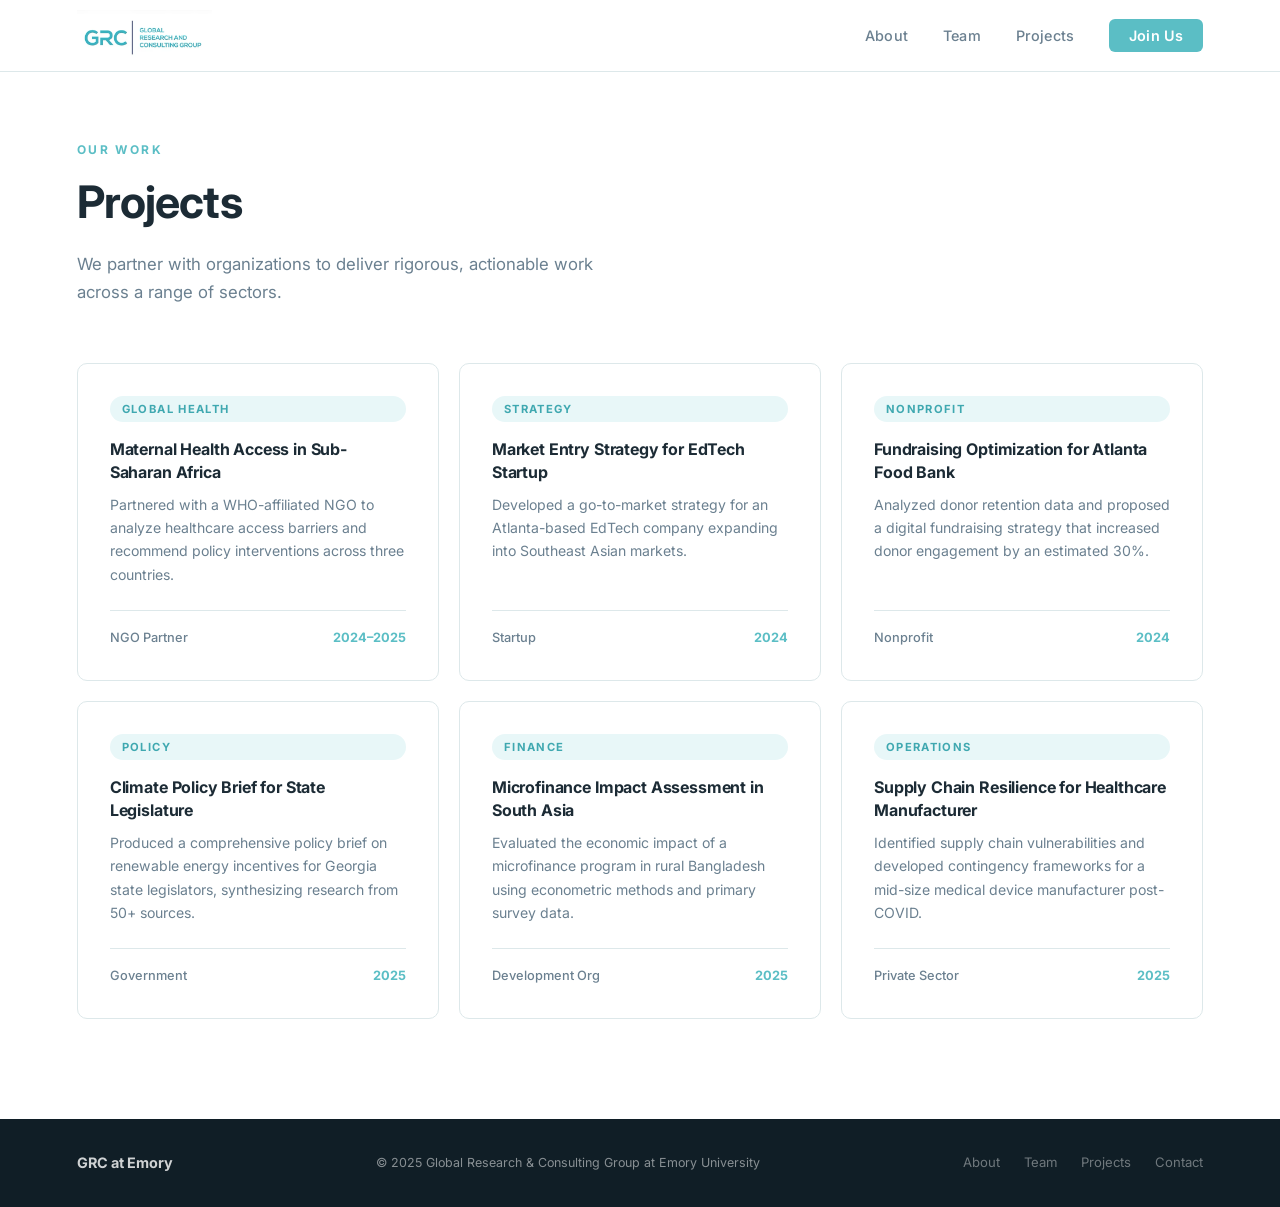
==== projects.html @ fa005294 "initial push" ====
<!DOCTYPE html>
<html lang="en">
<head>
  <meta charset="UTF-8" />
  <meta name="viewport" content="width=device-width, initial-scale=1.0" />
  <title>Projects | GRC at Emory</title>
  <link rel="preconnect" href="https://fonts.googleapis.com">
  <link rel="preconnect" href="https://fonts.gstatic.com" crossorigin>
  <link href="https://fonts.googleapis.com/css2?family=Inter:wght@300;400;500;600;700&display=swap" rel="stylesheet">
  <link rel="stylesheet" href="styles.css" />
</head>
<body>

  <!-- NAV -->
  <nav class="navbar">
    <div class="nav-brand">
      <a href="index.html"><img src="logo.png" alt="GRC Global Research and Consulting Group" class="logo-img"></a>
    </div>
    <ul class="nav-links">
      <li><a href="index.html#about">About</a></li>
      <li><a href="team.html">Team</a></li>
      <li><a href="projects.html">Projects</a></li>
      <li><a href="index.html#contact" class="nav-cta">Join Us</a></li>
    </ul>
    <button class="hamburger" id="hamburger">&#9776;</button>
  </nav>

  <!-- PROJECTS -->
  <section class="section" id="projects" style="padding-top: 140px;">
    <div class="container">
      <p class="overline">Our Work</p>
      <h2>Projects</h2>
      <p class="section-intro">We partner with organizations to deliver rigorous, actionable work across a range of sectors.</p>
      <div class="projects-grid">

        <div class="project-card">
          <span class="project-tag">Global Health</span>
          <h3>Maternal Health Access in Sub-Saharan Africa</h3>
          <p>Partnered with a WHO-affiliated NGO to analyze healthcare access barriers and recommend policy interventions across three countries.</p>
          <div class="project-footer">
            <span class="project-client">NGO Partner</span>
            <span class="project-year">2024–2025</span>
          </div>
        </div>

        <div class="project-card">
          <span class="project-tag">Strategy</span>
          <h3>Market Entry Strategy for EdTech Startup</h3>
          <p>Developed a go-to-market strategy for an Atlanta-based EdTech company expanding into Southeast Asian markets.</p>
          <div class="project-footer">
            <span class="project-client">Startup</span>
            <span class="project-year">2024</span>
          </div>
        </div>

        <div class="project-card">
          <span class="project-tag">Nonprofit</span>
          <h3>Fundraising Optimization for Atlanta Food Bank</h3>
          <p>Analyzed donor retention data and proposed a digital fundraising strategy that increased donor engagement by an estimated 30%.</p>
          <div class="project-footer">
            <span class="project-client">Nonprofit</span>
            <span class="project-year">2024</span>
          </div>
        </div>

        <div class="project-card">
          <span class="project-tag">Policy</span>
          <h3>Climate Policy Brief for State Legislature</h3>
          <p>Produced a comprehensive policy brief on renewable energy incentives for Georgia state legislators, synthesizing research from 50+ sources.</p>
          <div class="project-footer">
            <span class="project-client">Government</span>
            <span class="project-year">2025</span>
          </div>
        </div>

        <div class="project-card">
          <span class="project-tag">Finance</span>
          <h3>Microfinance Impact Assessment in South Asia</h3>
          <p>Evaluated the economic impact of a microfinance program in rural Bangladesh using econometric methods and primary survey data.</p>
          <div class="project-footer">
            <span class="project-client">Development Org</span>
            <span class="project-year">2025</span>
          </div>
        </div>

        <div class="project-card">
          <span class="project-tag">Operations</span>
          <h3>Supply Chain Resilience for Healthcare Manufacturer</h3>
          <p>Identified supply chain vulnerabilities and developed contingency frameworks for a mid-size medical device manufacturer post-COVID.</p>
          <div class="project-footer">
            <span class="project-client">Private Sector</span>
            <span class="project-year">2025</span>
          </div>
        </div>

      </div>
    </div>
  </section>

  <!-- FOOTER -->
  <footer class="footer">
    <div class="container footer-inner">
      <span class="footer-brand">GRC at Emory</span>
      <p class="footer-copy">&copy; 2025 Global Research & Consulting Group at Emory University</p>
      <div class="footer-links">
        <a href="index.html#about">About</a>
        <a href="team.html">Team</a>
        <a href="projects.html">Projects</a>
        <a href="index.html#contact">Contact</a>
      </div>
    </div>
  </footer>

  <div id="toast" class="toast">Thanks! We'll be in touch soon.</div>

  <script src="script.js"></script>
</body>
</html>
---- styles.css ----
/* ============================================================
   GRC at Emory — Stylesheet
   Primary: #5BBEC5 (mint teal from logo)
   ============================================================ */

*, *::before, *::after { box-sizing: border-box; margin: 0; padding: 0; }

:root {
  --mint: #5BBEC5;
  --mint-dark: #3fa8b0;
  --mint-light: #e8f7f8;
  --dark: #1c2b35;
  --dark-mid: #2f4655;
  --text: #3a4a54;
  --text-muted: #6b8090;
  --border: #dde8ea;
  --white: #ffffff;
  --gray-bg: #f6fafb;
  --font: 'Inter', -apple-system, BlinkMacSystemFont, sans-serif;
  --radius: 10px;
  --shadow: 0 2px 16px rgba(28, 43, 53, 0.08);
  --shadow-md: 0 4px 28px rgba(28, 43, 53, 0.12);
  --transition: 0.2s ease;
}

html { scroll-behavior: smooth; }
body { font-family: var(--font); color: var(--text); background: var(--white); line-height: 1.65; }

/* ─── NAVBAR ─────────────────────────────────────────── */
.navbar {
  position: fixed; top: 0; left: 0; right: 0; z-index: 100;
  display: flex; align-items: center; justify-content: space-between;
  padding: 0 6%; height: 72px;
  background: rgba(255, 255, 255, 0.97);
  -webkit-backdrop-filter: blur(12px);
  backdrop-filter: blur(12px);
  border-bottom: 1px solid var(--border);
}

.logo-img {
  height: 52px;
  width: auto;
  display: block;
}

.nav-links { display: flex; align-items: center; gap: 2.2rem; list-style: none; }
.nav-links a {
  text-decoration: none; font-size: 0.9rem; font-weight: 500;
  color: var(--text-muted); transition: color var(--transition);
  letter-spacing: 0.01em;
}
.nav-links a:hover { color: var(--dark); }

.nav-cta {
  background: var(--mint) !important;
  color: var(--white) !important;
  padding: 8px 20px; border-radius: 6px;
  font-weight: 600 !important;
  transition: background var(--transition) !important;
}
.nav-cta:hover { background: var(--mint-dark) !important; color: var(--white) !important; }

.hamburger { display: none; background: none; border: none; font-size: 1.4rem; cursor: pointer; color: var(--dark); }

/* ─── HERO ───────────────────────────────────────────── */
.hero {
  min-height: 100vh;
  display: flex; align-items: center;
  padding: 120px 6% 80px;
  background: var(--white);
  border-bottom: 1px solid var(--border);
}

.hero-layout {
  display: grid;
  grid-template-columns: 1fr 1fr;
  gap: 60px;
  align-items: flex-start;
  width: 100%;
  max-width: 1160px;
  margin: 0 auto;
}

.hero-left {
  display: flex;
  flex-direction: column;
}

.hero-right {
  display: flex;
  align-items: center;
}

.hero-photo {
  width: 100%;
  border-radius: 12px;
  object-fit: cover;
  max-height: 480px;
  box-shadow: var(--shadow-md);
}

.hero-eyebrow {
  font-size: 0.8rem; text-transform: uppercase; letter-spacing: 0.18em;
  color: var(--mint); font-weight: 600; margin-bottom: 20px;
}

.hero h1 {
  font-size: clamp(2.4rem, 5.5vw, 4rem);
  font-weight: 700; color: var(--dark);
  line-height: 1.15; margin-bottom: 24px;
  letter-spacing: -0.02em;
  max-width: 640px;
}

.hero-desc {
  font-size: 1.1rem; color: var(--text-muted);
  max-width: 520px; margin-bottom: 40px; line-height: 1.7;
}

.hero-actions { display: flex; gap: 14px; flex-wrap: wrap; margin-bottom: 72px; }

.btn {
  display: inline-block; padding: 12px 28px; border-radius: 7px;
  font-size: 0.95rem; font-weight: 600; text-decoration: none;
  cursor: pointer; border: none; transition: all var(--transition);
  font-family: var(--font);
}
.btn-primary { background: var(--mint); color: var(--white); }
.btn-primary:hover { background: var(--mint-dark); transform: translateY(-1px); }
.btn-outline {
  background: transparent; color: var(--dark);
  border: 1.5px solid var(--border);
}
.btn-outline:hover { border-color: var(--mint); color: var(--mint); }

.hero-stats {
  display: flex; gap: 48px; flex-wrap: wrap;
  padding-top: 40px; border-top: 1px solid var(--border);
}

.stat { display: flex; flex-direction: column; gap: 4px; }
.stat-num {
  font-size: 2rem; font-weight: 700; color: var(--mint);
  line-height: 1; letter-spacing: -0.02em;
}
.stat-label { font-size: 0.82rem; color: var(--text-muted); font-weight: 500; }

/* ─── SECTIONS ───────────────────────────────────────── */
.section { padding: 100px 6%; }
.section-tint { background: var(--gray-bg); }
.section-dark { background: var(--dark); color: rgba(255,255,255,0.85); }
.container { max-width: 1160px; margin: 0 auto; }

.overline {
  font-size: 0.75rem; text-transform: uppercase; letter-spacing: 0.2em;
  color: var(--mint); font-weight: 700; margin-bottom: 16px;
}
.overline.light { color: var(--mint); }

.section h2, h2 {
  font-size: clamp(1.9rem, 3.5vw, 2.8rem);
  font-weight: 700; color: var(--dark);
  line-height: 1.2; margin-bottom: 20px;
  letter-spacing: -0.02em;
}
h2.light { color: var(--white); }

.section-intro {
  font-size: 1.05rem; color: var(--text-muted);
  max-width: 560px; margin-bottom: 56px; line-height: 1.7;
}

/* ─── PILLARS ─────────────────────────────────────────── */
.pillars {
  display: grid;
  grid-template-columns: repeat(3, 1fr);
  gap: 2px;
  border: 1px solid var(--border);
  border-radius: var(--radius);
  overflow: hidden;
}

.pillar {
  padding: 40px 32px;
  background: var(--white);
  transition: background var(--transition);
}
.pillar:hover { background: var(--mint-light); }
.pillar + .pillar { border-left: 1px solid var(--border); }

.pillar-icon {
  width: 44px; height: 44px;
  background: var(--mint-light);
  border-radius: 10px;
  display: flex; align-items: center; justify-content: center;
  margin-bottom: 20px; color: var(--mint);
}
.pillar-icon svg { width: 22px; height: 22px; }

.pillar h3 {
  font-size: 1rem; font-weight: 700; color: var(--dark);
  margin-bottom: 10px; letter-spacing: -0.01em;
}
.pillar p { font-size: 0.9rem; color: var(--text-muted); line-height: 1.65; }

/* ─── TEAM ────────────────────────────────────────────── */
.team-grid {
  display: grid;
  grid-template-columns: repeat(auto-fill, minmax(260px, 1fr));
  gap: 20px;
}

.team-card {
  background: var(--white);
  border: 1px solid var(--border);
  border-radius: var(--radius);
  padding: 32px 28px;
  transition: box-shadow var(--transition), transform var(--transition);
}
.team-card:hover { box-shadow: var(--shadow-md); transform: translateY(-2px); }

.team-avatar {
  width: 52px; height: 52px;
  border-radius: 50%;
  background: var(--mint-light);
  color: var(--mint-dark);
  display: flex; align-items: center; justify-content: center;
  font-size: 0.9rem; font-weight: 700;
  margin-bottom: 16px;
}

.team-role {
  font-size: 0.72rem; text-transform: uppercase; letter-spacing: 0.12em;
  color: var(--mint); font-weight: 700; margin-bottom: 6px;
}

.team-card h3 {
  font-size: 1rem; font-weight: 700; color: var(--dark);
  margin-bottom: 4px; letter-spacing: -0.01em;
}
.team-card p { font-size: 0.85rem; color: var(--text-muted); }

/* ─── PROJECTS ────────────────────────────────────────── */
.projects-grid {
  display: grid;
  grid-template-columns: repeat(auto-fill, minmax(320px, 1fr));
  gap: 20px;
}

.project-card {
  background: var(--white);
  border: 1px solid var(--border);
  border-radius: var(--radius);
  padding: 32px;
  display: flex; flex-direction: column;
  transition: box-shadow var(--transition), transform var(--transition);
}
.project-card:hover { box-shadow: var(--shadow-md); transform: translateY(-2px); }

.project-tag {
  display: inline-block; margin-bottom: 16px;
  font-size: 0.7rem; font-weight: 700; text-transform: uppercase; letter-spacing: 0.12em;
  padding: 4px 12px; border-radius: 999px;
  background: var(--mint-light); color: var(--mint-dark);
}

.project-card h3 {
  font-size: 1rem; font-weight: 700; color: var(--dark);
  margin-bottom: 10px; line-height: 1.4; letter-spacing: -0.01em;
}
.project-card p {
  font-size: 0.88rem; color: var(--text-muted); line-height: 1.65; flex: 1;
}

.project-footer {
  display: flex; justify-content: space-between; align-items: center;
  margin-top: 24px; padding-top: 16px; border-top: 1px solid var(--border);
  font-size: 0.8rem;
}
.project-client { color: var(--text-muted); font-weight: 500; }
.project-year { color: var(--mint); font-weight: 700; }

/* ─── VALUES ──────────────────────────────────────────── */
.values-blocks {
  display: flex;
  flex-direction: column;
  gap: 24px;
  max-width: 760px;
}

.value-block p {
  font-size: 1.05rem;
  color: var(--text);
  line-height: 1.8;
}

/* ─── GROUP PHOTO ─────────────────────────────────────── */
.group-photo {
  width: 100%;
  border-radius: var(--radius);
  display: block;
  object-fit: cover;
  max-height: 520px;
  box-shadow: var(--shadow-md);
}

/* ─── CONTACT ─────────────────────────────────────────── */
.contact-grid {
  display: grid; grid-template-columns: 1fr 1fr; gap: 80px; align-items: start;
}

.contact-left p {
  color: rgba(255,255,255,0.7); font-size: 1.05rem; line-height: 1.7; margin-bottom: 36px;
}

.contact-info {
  list-style: none; display: flex; flex-direction: column; gap: 14px;
}
.contact-info li {
  display: flex; align-items: center; gap: 12px;
  color: rgba(255,255,255,0.75); font-size: 0.9rem;
}
.contact-info svg { width: 18px; height: 18px; flex-shrink: 0; color: var(--mint); }

.contact-right {
  background: rgba(255,255,255,0.05);
  border: 1px solid rgba(255,255,255,0.1);
  border-radius: var(--radius);
  padding: 36px;
}

.contact-form h3 {
  color: var(--white); font-size: 1.1rem; font-weight: 700;
  margin-bottom: 24px; letter-spacing: -0.01em;
}

.contact-form input,
.contact-form select,
.contact-form textarea {
  width: 100%; margin-bottom: 12px;
  padding: 11px 14px;
  background: rgba(255,255,255,0.07);
  border: 1px solid rgba(255,255,255,0.15);
  border-radius: 7px; color: var(--white); font-size: 0.88rem;
  font-family: var(--font);
  transition: border-color var(--transition);
}
.contact-form input::placeholder,
.contact-form textarea::placeholder { color: rgba(255,255,255,0.35); }
.contact-form select option { background: var(--dark); color: white; }
.contact-form input:focus,
.contact-form select:focus,
.contact-form textarea:focus {
  outline: none; border-color: var(--mint);
}
.contact-form .btn { width: 100%; margin-top: 6px; text-align: center; }

/* ─── FOOTER ──────────────────────────────────────────── */
.footer {
  background: #101e26; color: rgba(255,255,255,0.5);
  padding: 32px 6%;
}
.footer-inner {
  max-width: 1160px; margin: 0 auto;
  display: flex; align-items: center; justify-content: space-between;
  flex-wrap: wrap; gap: 16px;
}
.footer-brand { color: rgba(255,255,255,0.8); font-weight: 700; font-size: 0.9rem; }
.footer-copy { font-size: 0.78rem; }
.footer-links { display: flex; gap: 24px; }
.footer-links a {
  color: rgba(255,255,255,0.4); text-decoration: none;
  font-size: 0.82rem; transition: color var(--transition);
}
.footer-links a:hover { color: var(--mint); }

/* ─── TOAST ───────────────────────────────────────────── */
.toast {
  position: fixed; bottom: 28px; right: 28px; z-index: 999;
  background: var(--dark); color: white;
  padding: 13px 22px; border-radius: 8px;
  font-size: 0.88rem; font-weight: 500;
  border-left: 3px solid var(--mint);
  box-shadow: var(--shadow-md);
  transform: translateY(80px); opacity: 0;
  transition: all 0.4s cubic-bezier(0.34, 1.56, 0.64, 1);
  pointer-events: none;
}
.toast.show { transform: translateY(0); opacity: 1; }

/* ─── RESPONSIVE ──────────────────────────────────────── */
@media (max-width: 960px) {
  .pillars { grid-template-columns: 1fr; }
  .pillar + .pillar { border-left: none; border-top: 1px solid var(--border); }
  .contact-grid { grid-template-columns: 1fr; gap: 48px; }
}

@media (max-width: 700px) {
  .navbar { padding: 0 5%; }
  .nav-links { display: none; }
  .hamburger { display: block; }
  .nav-links.open {
    display: flex; flex-direction: column; align-items: flex-start;
    position: fixed; top: 72px; left: 0; right: 0;
    background: white; padding: 20px 5%; gap: 1.2rem;
    border-bottom: 1px solid var(--border);
    box-shadow: var(--shadow);
  }
  .hero { padding: 100px 5% 60px; }
  .section { padding: 72px 5%; }
  .hero-stats { gap: 32px; }
  .projects-grid { grid-template-columns: 1fr; }
  .team-grid { grid-template-columns: 1fr; }
  .footer-inner { flex-direction: column; align-items: flex-start; }
}
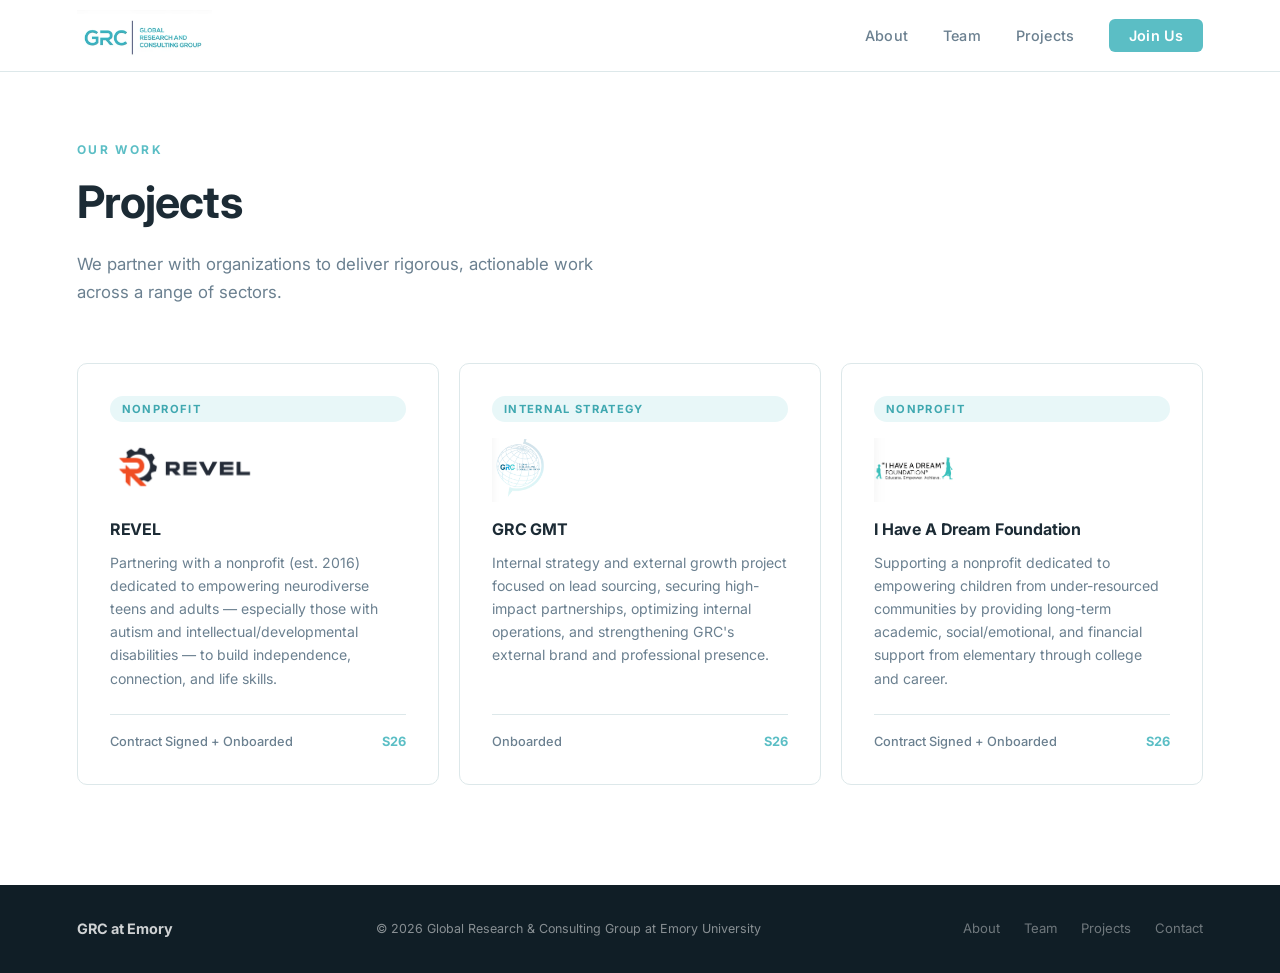
==== commit 1f361d3e: "design basic" ====
--- a/projects.html
+++ b/projects.html
@@ -34,62 +34,35 @@
       <div class="projects-grid">
 
         <div class="project-card">
-          <span class="project-tag">Global Health</span>
-          <h3>Maternal Health Access in Sub-Saharan Africa</h3>
-          <p>Partnered with a WHO-affiliated NGO to analyze healthcare access barriers and recommend policy interventions across three countries.</p>
+          <span class="project-tag">Nonprofit</span>
+          <img src="revel.png" alt="REVEL" class="project-logo">
+          <h3>REVEL</h3>
+          <p>Partnering with a nonprofit (est. 2016) dedicated to empowering neurodiverse teens and adults — especially those with autism and intellectual/developmental disabilities — to build independence, connection, and life skills.</p>
           <div class="project-footer">
-            <span class="project-client">NGO Partner</span>
-            <span class="project-year">2024–2025</span>
+            <span class="project-client">Contract Signed + Onboarded</span>
+            <span class="project-year">S26</span>
           </div>
         </div>
 
         <div class="project-card">
-          <span class="project-tag">Strategy</span>
-          <h3>Market Entry Strategy for EdTech Startup</h3>
-          <p>Developed a go-to-market strategy for an Atlanta-based EdTech company expanding into Southeast Asian markets.</p>
+          <span class="project-tag">Internal Strategy</span>
+          <img src="grcinternal.png" alt="GRC Global Research and Consulting Group" class="project-logo">
+          <h3>GRC GMT</h3>
+          <p>Internal strategy and external growth project focused on lead sourcing, securing high-impact partnerships, optimizing internal operations, and strengthening GRC's external brand and professional presence.</p>
           <div class="project-footer">
-            <span class="project-client">Startup</span>
-            <span class="project-year">2024</span>
+            <span class="project-client">Onboarded</span>
+            <span class="project-year">S26</span>
           </div>
         </div>
 
         <div class="project-card">
           <span class="project-tag">Nonprofit</span>
-          <h3>Fundraising Optimization for Atlanta Food Bank</h3>
-          <p>Analyzed donor retention data and proposed a digital fundraising strategy that increased donor engagement by an estimated 30%.</p>
+          <img src="ihaveadream.png" alt="I Have A Dream Foundation" class="project-logo">
+          <h3>I Have A Dream Foundation</h3>
+          <p>Supporting a nonprofit dedicated to empowering children from under-resourced communities by providing long-term academic, social/emotional, and financial support from elementary through college and career.</p>
           <div class="project-footer">
-            <span class="project-client">Nonprofit</span>
-            <span class="project-year">2024</span>
-          </div>
-        </div>
-
-        <div class="project-card">
-          <span class="project-tag">Policy</span>
-          <h3>Climate Policy Brief for State Legislature</h3>
-          <p>Produced a comprehensive policy brief on renewable energy incentives for Georgia state legislators, synthesizing research from 50+ sources.</p>
-          <div class="project-footer">
-            <span class="project-client">Government</span>
-            <span class="project-year">2025</span>
-          </div>
-        </div>
-
-        <div class="project-card">
-          <span class="project-tag">Finance</span>
-          <h3>Microfinance Impact Assessment in South Asia</h3>
-          <p>Evaluated the economic impact of a microfinance program in rural Bangladesh using econometric methods and primary survey data.</p>
-          <div class="project-footer">
-            <span class="project-client">Development Org</span>
-            <span class="project-year">2025</span>
-          </div>
-        </div>
-
-        <div class="project-card">
-          <span class="project-tag">Operations</span>
-          <h3>Supply Chain Resilience for Healthcare Manufacturer</h3>
-          <p>Identified supply chain vulnerabilities and developed contingency frameworks for a mid-size medical device manufacturer post-COVID.</p>
-          <div class="project-footer">
-            <span class="project-client">Private Sector</span>
-            <span class="project-year">2025</span>
+            <span class="project-client">Contract Signed + Onboarded</span>
+            <span class="project-year">S26</span>
           </div>
         </div>
 
@@ -101,7 +74,7 @@
   <footer class="footer">
     <div class="container footer-inner">
       <span class="footer-brand">GRC at Emory</span>
-      <p class="footer-copy">&copy; 2025 Global Research & Consulting Group at Emory University</p>
+      <p class="footer-copy">&copy; 2026 Global Research & Consulting Group at Emory University</p>
       <div class="footer-links">
         <a href="index.html#about">About</a>
         <a href="team.html">Team</a>
--- a/styles.css
+++ b/styles.css
@@ -256,6 +256,14 @@
   transition: box-shadow var(--transition), transform var(--transition);
 }
 .project-card:hover { box-shadow: var(--shadow-md); transform: translateY(-2px); }
+
+.project-logo {
+  width: 100%;
+  max-height: 64px;
+  object-fit: contain;
+  object-position: left;
+  margin-bottom: 16px;
+}
 
 .project-tag {
   display: inline-block; margin-bottom: 16px;
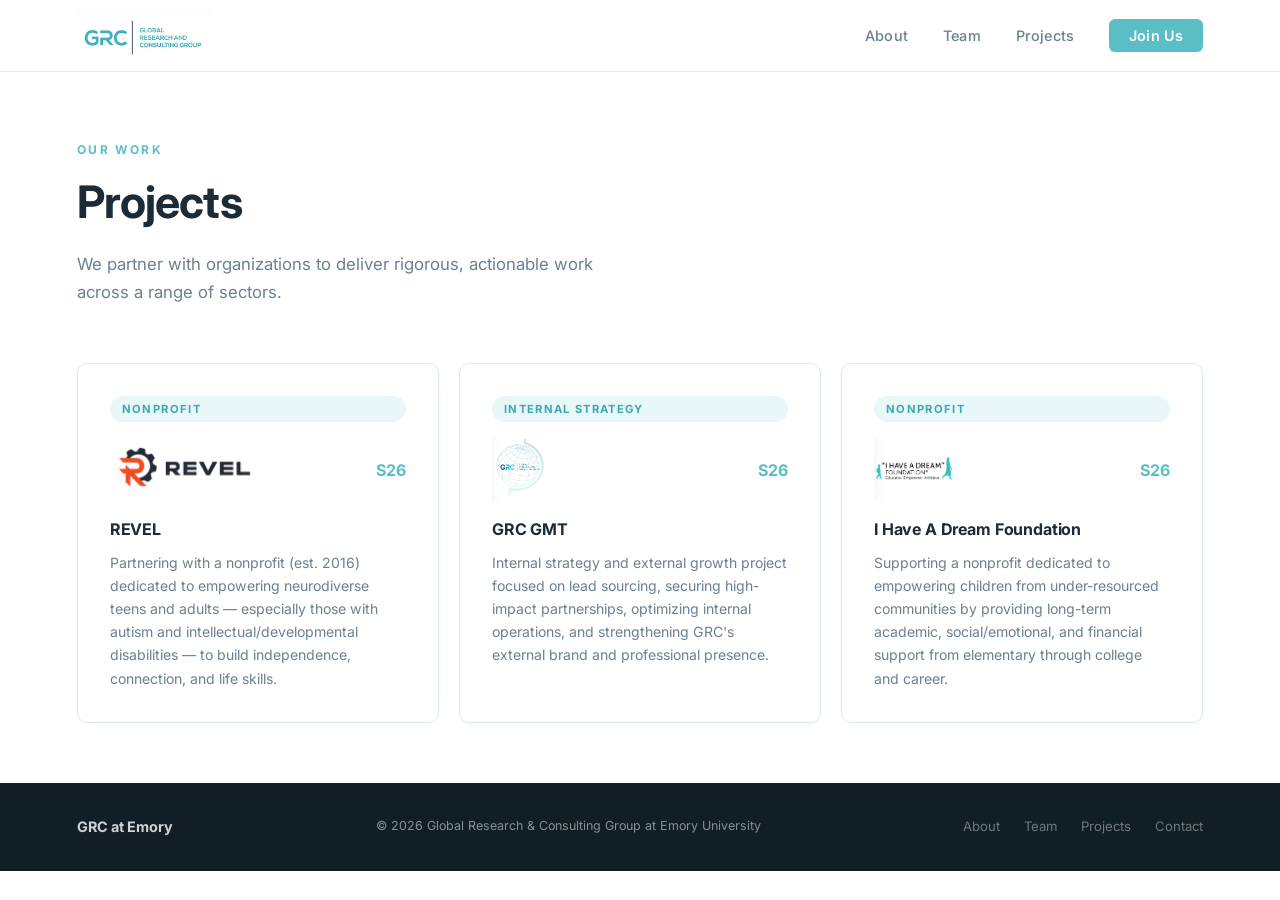
==== commit 58bb4ff5: "april 2nd" ====
--- a/projects.html
+++ b/projects.html
@@ -35,35 +35,32 @@
 
         <div class="project-card">
           <span class="project-tag">Nonprofit</span>
-          <img src="revel.png" alt="REVEL" class="project-logo">
+          <div class="project-logo-row">
+            <img src="revel.png" alt="REVEL" class="project-logo">
+            <span class="project-year">S26</span>
+          </div>
           <h3>REVEL</h3>
           <p>Partnering with a nonprofit (est. 2016) dedicated to empowering neurodiverse teens and adults — especially those with autism and intellectual/developmental disabilities — to build independence, connection, and life skills.</p>
-          <div class="project-footer">
-            <span class="project-client">Contract Signed + Onboarded</span>
-            <span class="project-year">S26</span>
-          </div>
         </div>
 
         <div class="project-card">
           <span class="project-tag">Internal Strategy</span>
-          <img src="grcinternal.png" alt="GRC Global Research and Consulting Group" class="project-logo">
+          <div class="project-logo-row">
+            <img src="grcinternal.png" alt="GRC Global Research and Consulting Group" class="project-logo">
+            <span class="project-year">S26</span>
+          </div>
           <h3>GRC GMT</h3>
           <p>Internal strategy and external growth project focused on lead sourcing, securing high-impact partnerships, optimizing internal operations, and strengthening GRC's external brand and professional presence.</p>
-          <div class="project-footer">
-            <span class="project-client">Onboarded</span>
-            <span class="project-year">S26</span>
-          </div>
         </div>
 
         <div class="project-card">
           <span class="project-tag">Nonprofit</span>
-          <img src="ihaveadream.png" alt="I Have A Dream Foundation" class="project-logo">
+          <div class="project-logo-row">
+            <img src="ihaveadream.png" alt="I Have A Dream Foundation" class="project-logo">
+            <span class="project-year">S26</span>
+          </div>
           <h3>I Have A Dream Foundation</h3>
           <p>Supporting a nonprofit dedicated to empowering children from under-resourced communities by providing long-term academic, social/emotional, and financial support from elementary through college and career.</p>
-          <div class="project-footer">
-            <span class="project-client">Contract Signed + Onboarded</span>
-            <span class="project-year">S26</span>
-          </div>
         </div>
 
       </div>
--- a/styles.css
+++ b/styles.css
@@ -66,7 +66,7 @@
 .hero {
   min-height: 100vh;
   display: flex; align-items: center;
-  padding: 120px 6% 80px;
+  padding: 120px 6% 40px;
   background: var(--white);
   border-bottom: 1px solid var(--border);
 }
@@ -146,7 +146,7 @@
 .stat-label { font-size: 0.82rem; color: var(--text-muted); font-weight: 500; }
 
 /* ─── SECTIONS ───────────────────────────────────────── */
-.section { padding: 100px 6%; }
+.section { padding: 60px 6%; }
 .section-tint { background: var(--gray-bg); }
 .section-dark { background: var(--dark); color: rgba(255,255,255,0.85); }
 .container { max-width: 1160px; margin: 0 auto; }
@@ -257,6 +257,17 @@
 }
 .project-card:hover { box-shadow: var(--shadow-md); transform: translateY(-2px); }
 
+.project-logo-row {
+  display: flex;
+  align-items: center;
+  justify-content: space-between;
+  margin-bottom: 16px;
+}
+
+.project-logo-row .project-logo {
+  margin-bottom: 0;
+}
+
 .project-logo {
   width: 100%;
   max-height: 64px;
@@ -294,6 +305,11 @@
   flex-direction: column;
   gap: 24px;
   max-width: 760px;
+  margin-top: 8px;
+}
+
+#about h2 {
+  margin-bottom: 8px;
 }
 
 .value-block p {
@@ -310,6 +326,33 @@
   object-fit: cover;
   max-height: 520px;
   box-shadow: var(--shadow-md);
+}
+
+/* ─── RECRUIT / SOCIAL ────────────────────────────────── */
+.recruit-section {
+  max-width: 600px;
+}
+
+.recruit-desc {
+  color: rgba(255,255,255,0.7); font-size: 1.05rem; line-height: 1.7;
+  margin-bottom: 36px;
+}
+
+.social-links {
+  display: flex; gap: 16px; flex-wrap: wrap;
+}
+
+.social-btn {
+  display: inline-flex; align-items: center; gap: 10px;
+  padding: 12px 24px; border-radius: 7px;
+  font-size: 0.95rem; font-weight: 600; text-decoration: none;
+  background: rgba(255,255,255,0.08);
+  border: 1px solid rgba(255,255,255,0.15);
+  color: var(--white);
+  transition: all var(--transition);
+}
+.social-btn:hover {
+  background: var(--mint); border-color: var(--mint);
 }
 
 /* ─── CONTACT ─────────────────────────────────────────── */
